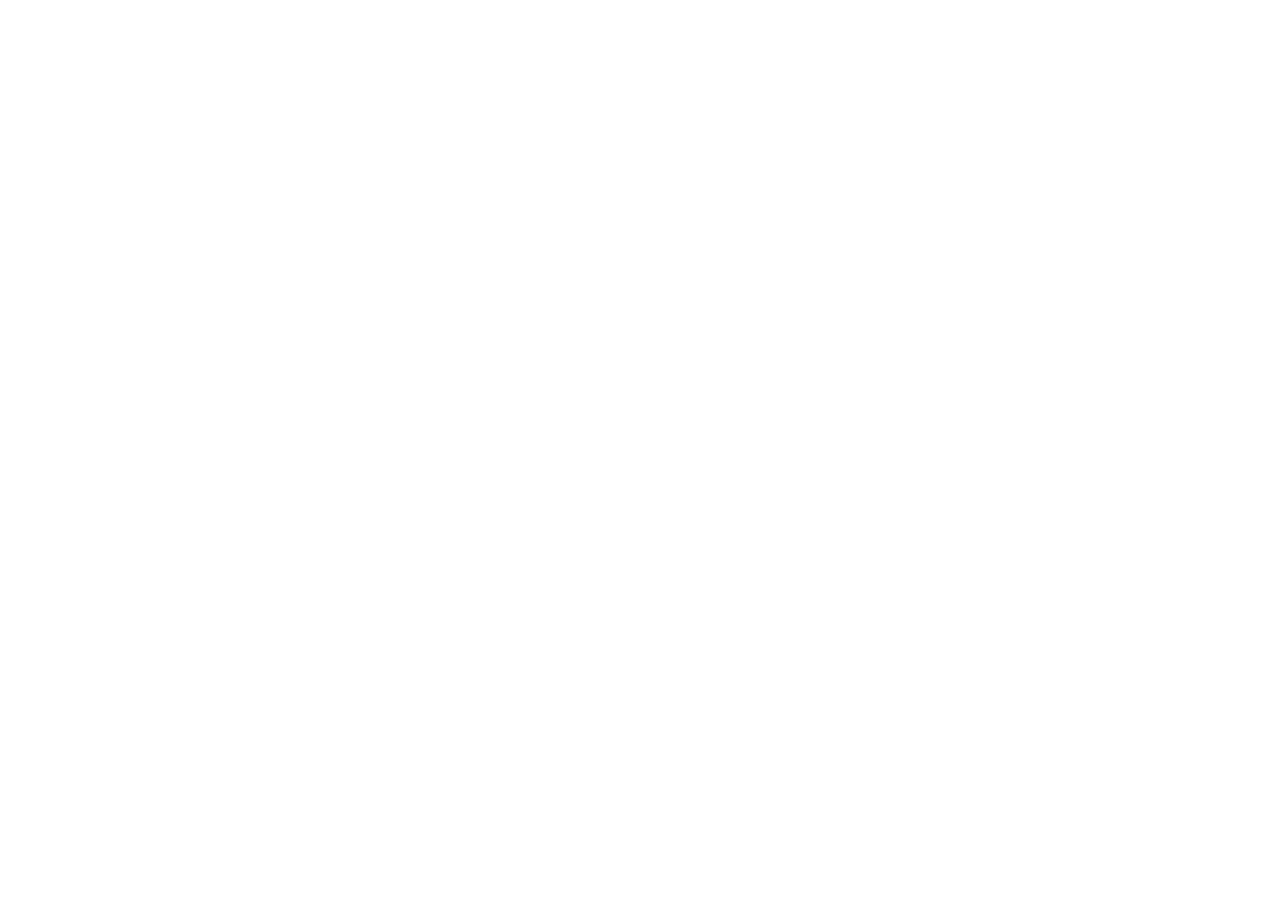
==== docs/index.html @ f0d54446 "Rebuild GitHub Pages with sidebar layout matching reference design" ====
<!DOCTYPE html>
<html lang="en">
<head>
  <meta charset="UTF-8" />
  <meta name="viewport" content="width=device-width, initial-scale=1.0" />
  <title>Salesforce Field Inspector</title>
  <meta name="description" content="Hover over any field on a Salesforce Lightning record page to instantly see its API name, type, formula, and more." />
  <link rel="icon" type="image/png" href="icon48.png" />
  <link rel="stylesheet" href="https://cdn.jsdelivr.net/npm/docsify/lib/themes/vue.css" />
  <style>
    /* ── Sidebar title ─────────────────────────── */
    .app-name-link {
      font-size: 15px !important;
      font-weight: 700 !important;
      color: #2c3e50 !important;
      display: flex !important;
      align-items: center !important;
      gap: 8px !important;
    }
    .app-name-link img {
      width: 24px;
      height: 24px;
    }

    /* ── Sidebar nav ───────────────────────────── */
    .sidebar-nav ul {
      padding: 0 !important;
    }
    .sidebar-nav li a {
      font-size: 14px !important;
      color: #364149 !important;
      padding: 6px 0 !important;
    }
    .sidebar-nav li.active > a {
      color: #42b983 !important;
      font-weight: 600 !important;
      border-left: 3px solid #42b983 !important;
      padding-left: 10px !important;
    }

    /* ── GitHub corner ─────────────────────────── */
    .github-corner svg {
      fill: #42b983 !important;
      color: #fff !important;
    }

    /* ── Content typography ────────────────────── */
    .markdown-section h1 {
      font-size: 2rem;
      color: #2c3e50;
      margin-bottom: 12px;
    }
    .markdown-section h2 {
      font-size: 1.4rem;
      color: #2c3e50;
      border-bottom: 1px solid #eaecef;
      padding-bottom: 8px;
    }
    .markdown-section table th {
      background: #f5f7fa;
      color: #2c3e50;
    }
    .markdown-section blockquote {
      border-left: 4px solid #42b983;
      background: #f9fff9;
      color: #476582;
    }

    /* ── Version badges ────────────────────────── */
    .badge-row {
      display: flex;
      gap: 8px;
      flex-wrap: wrap;
      margin-top: 24px;
    }
    .badge-pill {
      display: inline-flex;
      align-items: center;
      border-radius: 4px;
      overflow: hidden;
      font-size: 12px;
      font-weight: 600;
    }
    .badge-pill .badge-label {
      background: #555;
      color: #fff;
      padding: 4px 8px;
    }
    .badge-pill .badge-version {
      background: #42b983;
      color: #fff;
      padding: 4px 8px;
    }
    .badge-pill .badge-version.blue {
      background: #0ea5e9;
    }
  </style>
</head>
<body>
  <div id="app"></div>
  <script>
    window.$docsify = {
      name: '<img src="icon48.png" alt=""> Salesforce Field Inspector',
      nameLink: '/',
      repo: 'https://github.com/amrit-suman/Salesforce-Field-Inspector',
      basePath: '/Salesforce-Field-Inspector/',
      loadSidebar: true,
      loadNavbar: false,
      subMaxLevel: 1,
      auto2top: true,
      routerMode: 'hash',
      pagination: {
        previousText: 'PREV',
        nextText: 'NEXT',
        crossChapter: true,
        crossChapterText: true,
      },
    };
  </script>
  <script src="https://cdn.jsdelivr.net/npm/docsify@4/lib/docsify.min.js"></script>
  <script src="https://cdn.jsdelivr.net/npm/docsify-pagination/dist/docsify-pagination.min.js"></script>
</body>
</html>
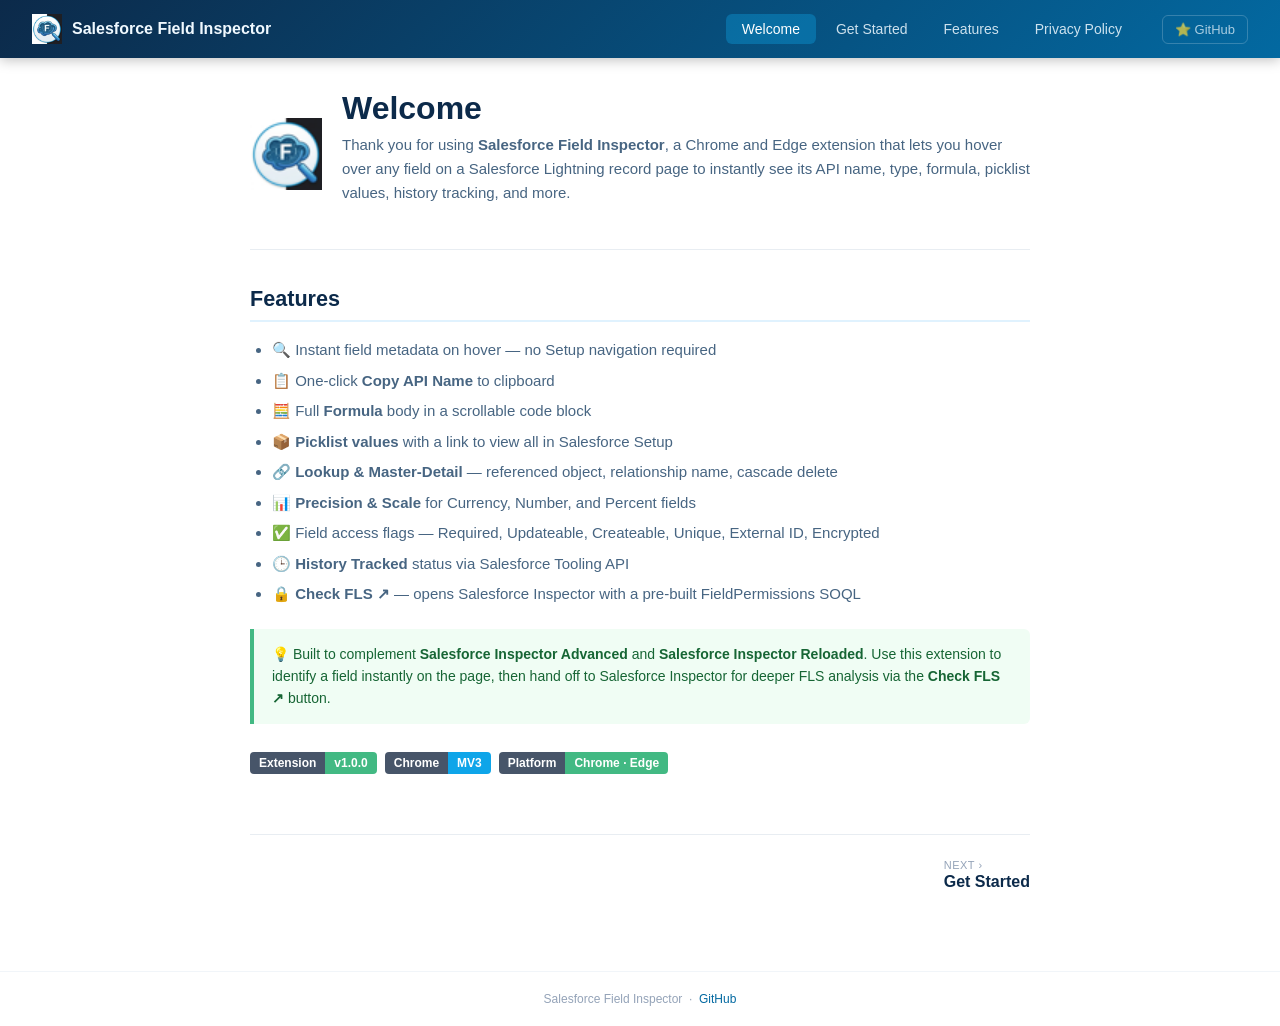
==== commit 2803088e: "Replace Docsify with custom HTML site with fixed top navbar and SPA routing" ====
--- a/docs/index.html
+++ b/docs/index.html
@@ -6,118 +6,570 @@
   <title>Salesforce Field Inspector</title>
   <meta name="description" content="Hover over any field on a Salesforce Lightning record page to instantly see its API name, type, formula, and more." />
   <link rel="icon" type="image/png" href="icon48.png" />
-  <link rel="stylesheet" href="https://cdn.jsdelivr.net/npm/docsify/lib/themes/vue.css" />
   <style>
-    /* ── Sidebar title ─────────────────────────── */
-    .app-name-link {
-      font-size: 15px !important;
-      font-weight: 700 !important;
-      color: #2c3e50 !important;
-      display: flex !important;
-      align-items: center !important;
-      gap: 8px !important;
-    }
-    .app-name-link img {
-      width: 24px;
-      height: 24px;
-    }
-
-    /* ── Sidebar nav ───────────────────────────── */
-    .sidebar-nav ul {
-      padding: 0 !important;
-    }
-    .sidebar-nav li a {
-      font-size: 14px !important;
-      color: #364149 !important;
-      padding: 6px 0 !important;
-    }
-    .sidebar-nav li.active > a {
-      color: #42b983 !important;
-      font-weight: 600 !important;
-      border-left: 3px solid #42b983 !important;
-      padding-left: 10px !important;
-    }
-
-    /* ── GitHub corner ─────────────────────────── */
-    .github-corner svg {
-      fill: #42b983 !important;
-      color: #fff !important;
-    }
-
-    /* ── Content typography ────────────────────── */
-    .markdown-section h1 {
+    *, *::before, *::after { box-sizing: border-box; margin: 0; padding: 0; }
+
+    body {
+      font-family: -apple-system, BlinkMacSystemFont, 'Segoe UI', Arial, sans-serif;
+      font-size: 15px;
+      color: #2c3e50;
+      background: #fff;
+    }
+
+    /* ── NAVBAR ──────────────────────────────────────────── */
+    .navbar {
+      position: fixed;
+      top: 0; left: 0; right: 0;
+      height: 58px;
+      background: linear-gradient(135deg, #0c2a4a 0%, #0369a1 100%);
+      display: flex;
+      align-items: center;
+      padding: 0 32px;
+      gap: 24px;
+      z-index: 1000;
+      box-shadow: 0 2px 12px rgba(0,0,0,0.25);
+    }
+    .navbar-brand {
+      display: flex;
+      align-items: center;
+      gap: 10px;
+      text-decoration: none;
+      color: #f0f9ff;
+      font-weight: 700;
+      font-size: 16px;
+      white-space: nowrap;
+      margin-right: auto;
+    }
+    .navbar-brand img {
+      width: 30px;
+      height: 30px;
+    }
+    .nav-links {
+      display: flex;
+      gap: 4px;
+    }
+    .nav-links a {
+      color: rgba(240,249,255,0.85);
+      text-decoration: none;
+      font-size: 14px;
+      font-weight: 500;
+      padding: 7px 16px;
+      border-radius: 6px;
+      transition: background 0.15s, color 0.15s;
+      white-space: nowrap;
+    }
+    .nav-links a:hover {
+      background: rgba(255,255,255,0.15);
+      color: #fff;
+    }
+    .nav-links a.active {
+      background: rgba(14,165,233,0.35);
+      color: #fff;
+    }
+    .navbar-gh {
+      color: rgba(240,249,255,0.7);
+      text-decoration: none;
+      font-size: 13px;
+      padding: 6px 12px;
+      border: 1px solid rgba(255,255,255,0.2);
+      border-radius: 6px;
+      transition: background 0.15s, color 0.15s;
+      white-space: nowrap;
+    }
+    .navbar-gh:hover {
+      background: rgba(255,255,255,0.1);
+      color: #fff;
+    }
+
+    /* ── LAYOUT ──────────────────────────────────────────── */
+    .page-wrapper {
+      max-width: 860px;
+      margin: 0 auto;
+      padding: 90px 40px 80px;
+    }
+
+    /* ── HERO ────────────────────────────────────────────── */
+    .hero {
+      display: flex;
+      align-items: center;
+      gap: 20px;
+      margin-bottom: 36px;
+      padding-bottom: 32px;
+      border-bottom: 1px solid #e8edf2;
+    }
+    .hero img {
+      width: 72px;
+      height: 72px;
+      flex-shrink: 0;
+    }
+    .hero h1 {
       font-size: 2rem;
-      color: #2c3e50;
-      margin-bottom: 12px;
-    }
-    .markdown-section h2 {
-      font-size: 1.4rem;
-      color: #2c3e50;
-      border-bottom: 1px solid #eaecef;
+      color: #0c2a4a;
+      margin-bottom: 6px;
+    }
+    .hero p {
+      color: #476582;
+      font-size: 15px;
+      line-height: 1.6;
+    }
+
+    /* ── CONTENT SECTIONS ────────────────────────────────── */
+    h2 {
+      font-size: 1.35rem;
+      color: #0c2a4a;
+      margin: 36px 0 14px;
       padding-bottom: 8px;
-    }
-    .markdown-section table th {
-      background: #f5f7fa;
-      color: #2c3e50;
-    }
-    .markdown-section blockquote {
+      border-bottom: 2px solid #e0f2fe;
+    }
+    h3 {
+      font-size: 1.05rem;
+      color: #0369a1;
+      margin: 24px 0 10px;
+    }
+    p { line-height: 1.7; color: #476582; margin-bottom: 12px; }
+    ul, ol { padding-left: 22px; color: #476582; line-height: 1.9; margin-bottom: 12px; }
+    li { margin-bottom: 2px; }
+    code {
+      background: #f1f5f9;
+      padding: 2px 6px;
+      border-radius: 4px;
+      font-size: 13px;
+      color: #0369a1;
+    }
+
+    /* ── CALLOUT ─────────────────────────────────────────── */
+    .callout {
       border-left: 4px solid #42b983;
-      background: #f9fff9;
+      background: #f0fdf4;
+      padding: 14px 18px;
+      border-radius: 0 6px 6px 0;
+      color: #166534;
+      margin: 20px 0;
+      font-size: 14px;
+      line-height: 1.6;
+    }
+    .callout.blue {
+      border-left-color: #0ea5e9;
+      background: #f0f9ff;
+      color: #0c4a6e;
+    }
+
+    /* ── TABLE ───────────────────────────────────────────── */
+    table {
+      width: 100%;
+      border-collapse: collapse;
+      margin: 16px 0;
+      font-size: 14px;
+    }
+    th {
+      background: #0369a1;
+      color: #fff;
+      padding: 10px 14px;
+      text-align: left;
+      font-weight: 600;
+    }
+    td {
+      padding: 9px 14px;
+      border-bottom: 1px solid #e2e8f0;
       color: #476582;
     }
-
-    /* ── Version badges ────────────────────────── */
-    .badge-row {
-      display: flex;
-      gap: 8px;
-      flex-wrap: wrap;
-      margin-top: 24px;
-    }
-    .badge-pill {
+    tr:nth-child(even) td { background: #f8fafc; }
+
+    /* ── BADGES ──────────────────────────────────────────── */
+    .badge-row { display: flex; gap: 8px; flex-wrap: wrap; margin-top: 28px; }
+    .badge {
       display: inline-flex;
-      align-items: center;
       border-radius: 4px;
       overflow: hidden;
       font-size: 12px;
       font-weight: 600;
     }
-    .badge-pill .badge-label {
-      background: #555;
-      color: #fff;
-      padding: 4px 8px;
-    }
-    .badge-pill .badge-version {
-      background: #42b983;
-      color: #fff;
-      padding: 4px 8px;
-    }
-    .badge-pill .badge-version.blue {
-      background: #0ea5e9;
-    }
+    .badge .b-label { background: #475569; color: #fff; padding: 4px 9px; }
+    .badge .b-val   { background: #42b983; color: #fff; padding: 4px 9px; }
+    .badge .b-val.blue { background: #0ea5e9; }
+
+    /* ── FEATURE GRID ────────────────────────────────────── */
+    .feature-grid {
+      display: grid;
+      grid-template-columns: repeat(auto-fill, minmax(240px, 1fr));
+      gap: 14px;
+      margin: 18px 0;
+    }
+    .feature-card {
+      border: 1px solid #e2e8f0;
+      border-radius: 8px;
+      padding: 16px;
+      background: #fafcff;
+    }
+    .feature-card .fc-icon { font-size: 22px; margin-bottom: 8px; }
+    .feature-card .fc-title { font-weight: 700; color: #0c2a4a; margin-bottom: 4px; font-size: 14px; }
+    .feature-card .fc-desc  { font-size: 13px; color: #64748b; line-height: 1.5; }
+
+    /* ── PRIVACY TABLE ───────────────────────────────────── */
+    .privacy-principle { display: flex; gap: 12px; padding: 10px 0; border-bottom: 1px solid #f1f5f9; }
+    .privacy-principle:last-child { border-bottom: none; }
+    .pp-icon { font-size: 18px; flex-shrink: 0; }
+    .pp-title { font-weight: 600; color: #0c2a4a; font-size: 14px; }
+    .pp-desc  { font-size: 13px; color: #64748b; margin-top: 2px; }
+
+    /* ── PAGINATION ──────────────────────────────────────── */
+    .pagination {
+      display: flex;
+      justify-content: space-between;
+      margin-top: 60px;
+      padding-top: 24px;
+      border-top: 1px solid #e8edf2;
+    }
+    .pagination a {
+      text-decoration: none;
+      color: #0369a1;
+      font-size: 13px;
+      font-weight: 500;
+    }
+    .pagination .pg-label { color: #94a3b8; font-size: 11px; text-transform: uppercase; letter-spacing: 0.5px; display: block; margin-bottom: 2px; }
+    .pagination .pg-title { font-size: 16px; font-weight: 700; color: #0c2a4a; }
+    .pagination a:hover .pg-title { color: #0369a1; }
+
+    /* ── FOOTER ──────────────────────────────────────────── */
+    footer {
+      text-align: center;
+      padding: 20px;
+      color: #94a3b8;
+      font-size: 12px;
+      border-top: 1px solid #f1f5f9;
+    }
+    footer a { color: #0369a1; text-decoration: none; }
+
+    /* ── PAGES (shown/hidden via JS) ─────────────────────── */
+    .page { display: none; }
+    .page.active { display: block; }
   </style>
 </head>
 <body>
-  <div id="app"></div>
+
+  <!-- NAVBAR -->
+  <nav class="navbar">
+    <a class="navbar-brand" href="#">
+      <img src="icon48.png" alt="Salesforce Field Inspector" />
+      Salesforce Field Inspector
+    </a>
+    <div class="nav-links">
+      <a href="#welcome"        class="nav-link active">Welcome</a>
+      <a href="#get-started"    class="nav-link">Get Started</a>
+      <a href="#features"       class="nav-link">Features</a>
+      <a href="#privacy-policy" class="nav-link">Privacy Policy</a>
+    </div>
+    <a class="navbar-gh" href="https://github.com/amrit-suman/Salesforce-Field-Inspector" target="_blank" rel="noopener noreferrer">⭐ GitHub</a>
+  </nav>
+
+  <div class="page-wrapper">
+
+    <!-- ── WELCOME ────────────────────────────────────────── -->
+    <div id="page-welcome" class="page active">
+      <div class="hero">
+        <img src="icon48.png" alt="Salesforce Field Inspector" />
+        <div>
+          <h1>Welcome</h1>
+          <p>Thank you for using <strong>Salesforce Field Inspector</strong>, a Chrome and Edge extension that lets you hover over any field on a Salesforce Lightning record page to instantly see its API name, type, formula, picklist values, history tracking, and more.</p>
+        </div>
+      </div>
+
+      <h2>Features</h2>
+      <ul>
+        <li>🔍 Instant field metadata on hover — no Setup navigation required</li>
+        <li>📋 One-click <strong>Copy API Name</strong> to clipboard</li>
+        <li>🧮 Full <strong>Formula</strong> body in a scrollable code block</li>
+        <li>📦 <strong>Picklist values</strong> with a link to view all in Salesforce Setup</li>
+        <li>🔗 <strong>Lookup &amp; Master-Detail</strong> — referenced object, relationship name, cascade delete</li>
+        <li>📊 <strong>Precision &amp; Scale</strong> for Currency, Number, and Percent fields</li>
+        <li>✅ Field access flags — Required, Updateable, Createable, Unique, External ID, Encrypted</li>
+        <li>🕒 <strong>History Tracked</strong> status via Salesforce Tooling API</li>
+        <li>🔒 <strong>Check FLS ↗</strong> — opens Salesforce Inspector with a pre-built FieldPermissions SOQL</li>
+      </ul>
+
+      <div class="callout">
+        💡 Built to complement <strong>Salesforce Inspector Advanced</strong> and <strong>Salesforce Inspector Reloaded</strong>. Use this extension to identify a field instantly on the page, then hand off to Salesforce Inspector for deeper FLS analysis via the <strong>Check FLS ↗</strong> button.
+      </div>
+
+      <div class="badge-row">
+        <span class="badge"><span class="b-label">Extension</span><span class="b-val">v1.0.0</span></span>
+        <span class="badge"><span class="b-label">Chrome</span><span class="b-val blue">MV3</span></span>
+        <span class="badge"><span class="b-label">Platform</span><span class="b-val">Chrome · Edge</span></span>
+      </div>
+
+      <div class="pagination">
+        <span></span>
+        <a href="#get-started" class="nav-link">
+          <span class="pg-label">NEXT ›</span>
+          <span class="pg-title">Get Started</span>
+        </a>
+      </div>
+    </div>
+
+    <!-- ── GET STARTED ─────────────────────────────────────── -->
+    <div id="page-get-started" class="page">
+      <h1>Get Started</h1>
+      <p>Get Salesforce Field Inspector running in under a minute.</p>
+
+      <h2>Requirements</h2>
+      <ul>
+        <li><strong>Browser</strong> — Google Chrome or Microsoft Edge</li>
+        <li><strong>Salesforce</strong> — Lightning Experience enabled on your org</li>
+        <li><strong>Page type</strong> — Standard Lightning record pages (<code>/lightning/r/*/view</code>)</li>
+        <li><strong>Permission</strong> — API Enabled on your Salesforce user profile</li>
+      </ul>
+
+      <h2>Installation</h2>
+      <ol>
+        <li><a href="https://github.com/amrit-suman/Salesforce-Field-Inspector" target="_blank" rel="noopener noreferrer">Download or clone the repository</a></li>
+        <li>Open Chrome or Edge and go to <code>chrome://extensions</code></li>
+        <li>Enable <strong>Developer mode</strong> (toggle in the top-right corner)</li>
+        <li>Click <strong>Load unpacked</strong></li>
+        <li>Select the <code>Salesforce-Field-Inspector</code> folder</li>
+        <li>Navigate to any Salesforce Lightning record page — the extension activates automatically</li>
+      </ol>
+
+      <h2>How to Use</h2>
+      <ol>
+        <li>Open any Salesforce record page (Account, Contact, Opportunity, or any custom object)</li>
+        <li>Hover over a <strong>field label</strong> or <strong>field value</strong> for ~0.8 seconds</li>
+        <li>The metadata tooltip appears — move your mouse into it to keep it open</li>
+        <li>Click <strong>Copy API Name</strong> to copy the field's API name to your clipboard</li>
+        <li>Click <strong>Check FLS ↗</strong> to open field-level security analysis in Salesforce Inspector</li>
+        <li>Click <strong>✕</strong> or anywhere outside the tooltip to dismiss it</li>
+      </ol>
+
+      <h2>Check FLS Button</h2>
+      <p>The <strong>Check FLS ↗</strong> button requires one of the following extensions to be installed:</p>
+      <ul>
+        <li><strong>Salesforce Inspector Advanced</strong> — takes priority if both are installed</li>
+        <li><strong>Salesforce Inspector Reloaded</strong></li>
+      </ul>
+      <p>Both are available on the Chrome Web Store. If neither is installed, clicking the button shows an installation prompt.</p>
+
+      <h2>Troubleshooting</h2>
+      <h3>Tooltip does not appear</h3>
+      <p>Confirm you are on a <code>/lightning/r/</code> record page — not a list view, Setup page, or App Builder. Reload the Salesforce page after installing the extension.</p>
+
+      <h3>"Session expired" error</h3>
+      <p>Click <strong>↺ Reload Page</strong> in the tooltip or manually refresh the Salesforce page. Sessions expire after the configured idle timeout (default 2 hours in Salesforce).</p>
+
+      <h3>"Field not found" error</h3>
+      <p>The field may be a compound field (Name, Address) or an internal system field. Hover directly over a sub-field (e.g. City or Street) rather than the compound wrapper.</p>
+
+      <h3>"Check FLS ↗" shows an alert</h3>
+      <p>Install <strong>Salesforce Inspector Advanced</strong> or <strong>Salesforce Inspector Reloaded</strong> from the Chrome Web Store and ensure it is enabled.</p>
+
+      <div class="pagination">
+        <a href="#welcome" class="nav-link">
+          <span class="pg-label">‹ PREV</span>
+          <span class="pg-title">Welcome</span>
+        </a>
+        <a href="#features" class="nav-link">
+          <span class="pg-label">NEXT ›</span>
+          <span class="pg-title">Features</span>
+        </a>
+      </div>
+    </div>
+
+    <!-- ── FEATURES ───────────────────────────────────────── -->
+    <div id="page-features" class="page">
+      <h1>Features</h1>
+      <p>A complete breakdown of everything Salesforce Field Inspector shows you.</p>
+
+      <h2>Field Metadata Tooltip</h2>
+      <p>Hover over any field label or value on a Lightning record page for 0.8 seconds and a tooltip appears with full field metadata. The tooltip stays open when you move your mouse into it.</p>
+
+      <div class="feature-grid">
+        <div class="feature-card">
+          <div class="fc-icon">📋</div>
+          <div class="fc-title">API Name</div>
+          <div class="fc-desc">Highlighted in blue. Click <strong>Copy API Name</strong> to copy to clipboard with a ✓ confirmation.</div>
+        </div>
+        <div class="feature-card">
+          <div class="fc-icon">🏷️</div>
+          <div class="fc-title">Label &amp; Type</div>
+          <div class="fc-desc">Display label and human-readable type — e.g. Formula (Text), Master-Detail, Multi-Select Picklist.</div>
+        </div>
+        <div class="feature-card">
+          <div class="fc-icon">🔗</div>
+          <div class="fc-title">Lookup &amp; Master-Detail</div>
+          <div class="fc-desc">Referenced object, relationship API name, and cascade delete flag.</div>
+        </div>
+        <div class="feature-card">
+          <div class="fc-icon">🧮</div>
+          <div class="fc-title">Formula</div>
+          <div class="fc-desc">Full formula body in a scrollable code block — no need to open the field editor.</div>
+        </div>
+        <div class="feature-card">
+          <div class="fc-icon">📦</div>
+          <div class="fc-title">Picklist Values</div>
+          <div class="fc-desc">Up to 8 active values shown inline. <strong>+N more</strong> opens all values in Salesforce Setup.</div>
+        </div>
+        <div class="feature-card">
+          <div class="fc-icon">🕒</div>
+          <div class="fc-title">History Tracked</div>
+          <div class="fc-desc">Yes / No status fetched from the Salesforce Tooling API (EntityParticle).</div>
+        </div>
+        <div class="feature-card">
+          <div class="fc-icon">✅</div>
+          <div class="fc-title">Access Flags</div>
+          <div class="fc-desc">Required, Updateable, Createable, Unique, External ID, Encrypted.</div>
+        </div>
+        <div class="feature-card">
+          <div class="fc-icon">🔒</div>
+          <div class="fc-title">Check FLS ↗</div>
+          <div class="fc-desc">Opens Salesforce Inspector with a pre-built FieldPermissions SOQL to check profile and permission set access.</div>
+        </div>
+      </div>
+
+      <h2>FLS SOQL</h2>
+      <p>The <strong>Check FLS ↗</strong> button pre-fills this query in Salesforce Inspector's Data Export tab:</p>
+      <pre><code>SELECT Parent.Label, Parent.Profile.Name, Parent.IsOwnedByProfile,
+       PermissionsRead, PermissionsEdit
+FROM FieldPermissions
+WHERE SobjectType = 'Account'
+AND Field = 'Account.Industry'
+ORDER BY Parent.IsOwnedByProfile DESC, Parent.Profile.Name</code></pre>
+      <p><code>Parent.IsOwnedByProfile = true</code> → Profile &nbsp;|&nbsp; <code>false</code> → Permission Set or Permission Set Group</p>
+
+      <h2>All Supported Field Types</h2>
+      <p>Text · Text Area · Long Text Area · Checkbox · Number · Currency · Percent · Date · Date/Time · Time · Email · Phone · URL · Picklist · Multi-Select Picklist · Lookup · Master-Detail · Formula · Auto Number · Record ID · Geolocation · Encrypted Text · File (Base64)</p>
+
+      <h2>Performance</h2>
+      <table>
+        <tr><th>Behaviour</th><th>Detail</th></tr>
+        <tr><td>Hover delay</td><td>800 ms — tooltip only triggers after cursor stays on a field</td></tr>
+        <tr><td>Object metadata cache</td><td>5 minutes per object — repeated hovers generate no extra API calls</td></tr>
+        <tr><td>History tracking cache</td><td>5 minutes per field</td></tr>
+        <tr><td>Inspector detection cache</td><td>Lifetime of the page — checked once per page load</td></tr>
+      </table>
+
+      <h2>Limitations</h2>
+      <ul>
+        <li><strong>Lightning Experience only</strong> — does not work on Classic, list views, Setup pages, Flow screens, or App Builder</li>
+        <li><strong>Compound fields</strong> — Name and Address compound wrappers are not resolved; hover over sub-fields (First Name, City, etc.)</li>
+        <li><strong>System fields</strong> — some internal fields may not resolve if they have no visible label in the DOM</li>
+        <li><strong>API access required</strong> — the running user must have API Enabled in their profile or permission set</li>
+      </ul>
+
+      <div class="pagination">
+        <a href="#get-started" class="nav-link">
+          <span class="pg-label">‹ PREV</span>
+          <span class="pg-title">Get Started</span>
+        </a>
+        <a href="#privacy-policy" class="nav-link">
+          <span class="pg-label">NEXT ›</span>
+          <span class="pg-title">Privacy Policy</span>
+        </a>
+      </div>
+    </div>
+
+    <!-- ── PRIVACY POLICY ──────────────────────────────────── -->
+    <div id="page-privacy-policy" class="page">
+      <h1>Privacy Policy</h1>
+      <p><strong>Extension:</strong> Salesforce Field Inspector &nbsp;·&nbsp; <strong>Last updated:</strong> March 2026</p>
+
+      <h2>Overview</h2>
+      <p>Salesforce Field Inspector displays field schema metadata in a tooltip when you hover over fields on Salesforce Lightning record pages. This policy describes exactly what data the extension accesses, how it is used, and what it does not do.</p>
+
+      <h2>Data We Access</h2>
+      <h3>Salesforce Session Cookie (<code>sid</code>)</h3>
+      <p>Used solely as a Bearer token to authenticate calls to your own Salesforce org's REST and Tooling APIs. It is:</p>
+      <ul>
+        <li>Held in memory for the lifetime of the current page only</li>
+        <li>Never written to disk, <code>localStorage</code>, or any persistent storage</li>
+        <li>Never transmitted to any server other than your own Salesforce org</li>
+        <li>Discarded automatically when you navigate away or close the tab</li>
+      </ul>
+
+      <h3>Field Schema Metadata</h3>
+      <p>Fetched from your own Salesforce org only. Schema-level only — <strong>no record data, no user data, no personal information is ever read</strong>. Cached in memory for 5 minutes and discarded on navigation.</p>
+
+      <h2>Data We Do Not Access</h2>
+      <ul>
+        <li><strong>No record data</strong> — field values are never read</li>
+        <li><strong>No personal information</strong> — no names, emails, user IDs, or profile data</li>
+        <li><strong>No browsing history</strong> — scoped to Salesforce Lightning record pages only</li>
+        <li><strong>No clipboard reads</strong> — clipboard access is write-only (Copy API Name button)</li>
+      </ul>
+
+      <h2>Security Principles</h2>
+      <div>
+        <div class="privacy-principle"><span class="pp-icon">🛡️</span><div><div class="pp-title">Local Data Only</div><div class="pp-desc">All data stays on your device. Nothing is sent to any external server.</div></div></div>
+        <div class="privacy-principle"><span class="pp-icon">🚫</span><div><div class="pp-title">No Third-Party Sharing</div><div class="pp-desc">Data is never shared with, sold to, or transmitted to any third party for any purpose.</div></div></div>
+        <div class="privacy-principle"><span class="pp-icon">📵</span><div><div class="pp-title">No Data Collection</div><div class="pp-desc">No personal or record data is collected, stored, or used.</div></div></div>
+        <div class="privacy-principle"><span class="pp-icon">⚖️</span><div><div class="pp-title">No Legal Disclosures</div><div class="pp-desc">No personal data is collected, so none can be shared for legal or compliance purposes.</div></div></div>
+        <div class="privacy-principle"><span class="pp-icon">🔐</span><div><div class="pp-title">Privacy by Design</div><div class="pp-desc">Only the minimum permissions strictly necessary to function are requested.</div></div></div>
+      </div>
+
+      <h2>Permissions</h2>
+      <table>
+        <tr><th>Permission</th><th>Why it is needed</th></tr>
+        <tr><td><code>cookies</code></td><td>Reads the <code>sid</code> session cookie to authenticate REST API calls to your Salesforce org</td></tr>
+        <tr><td><code>clipboardWrite</code></td><td>Powers the Copy API Name button — write-only, the extension never reads your clipboard</td></tr>
+        <tr><td><code>management</code></td><td>Detects whether Salesforce Inspector is installed to enable the Check FLS button</td></tr>
+        <tr><td>Host access to <code>*.salesforce.com</code></td><td>Required to inject the content script and call the Salesforce REST/Tooling APIs</td></tr>
+      </table>
+
+      <h2>Contact</h2>
+      <p>For questions about this privacy policy, open an issue on the <a href="https://github.com/amrit-suman/Salesforce-Field-Inspector/issues" target="_blank" rel="noopener noreferrer">GitHub repository</a>.</p>
+
+      <div class="pagination">
+        <a href="#features" class="nav-link">
+          <span class="pg-label">‹ PREV</span>
+          <span class="pg-title">Features</span>
+        </a>
+        <span></span>
+      </div>
+    </div>
+
+  </div><!-- /page-wrapper -->
+
+  <footer>
+    Salesforce Field Inspector &nbsp;·&nbsp;
+    <a href="https://github.com/amrit-suman/Salesforce-Field-Inspector" target="_blank" rel="noopener noreferrer">GitHub</a>
+  </footer>
+
   <script>
-    window.$docsify = {
-      name: '<img src="icon48.png" alt=""> Salesforce Field Inspector',
-      nameLink: '/',
-      repo: 'https://github.com/amrit-suman/Salesforce-Field-Inspector',
-      basePath: '/Salesforce-Field-Inspector/',
-      loadSidebar: true,
-      loadNavbar: false,
-      subMaxLevel: 1,
-      auto2top: true,
-      routerMode: 'hash',
-      pagination: {
-        previousText: 'PREV',
-        nextText: 'NEXT',
-        crossChapter: true,
-        crossChapterText: true,
-      },
+    const pages = {
+      'welcome':        'page-welcome',
+      'get-started':    'page-get-started',
+      'features':       'page-features',
+      'privacy-policy': 'page-privacy-policy',
     };
+
+    function showPage(hash) {
+      const key = hash.replace('#', '') || 'welcome';
+      const pageId = pages[key] || 'page-welcome';
+
+      // Show/hide pages
+      document.querySelectorAll('.page').forEach(p => p.classList.remove('active'));
+      document.getElementById(pageId)?.classList.add('active');
+
+      // Update active nav link
+      document.querySelectorAll('.nav-link').forEach(a => {
+        a.classList.toggle('active', a.getAttribute('href') === '#' + key);
+      });
+
+      window.scrollTo(0, 0);
+    }
+
+    // Handle hash changes
+    window.addEventListener('hashchange', () => showPage(window.location.hash));
+
+    // Handle nav clicks and pagination links
+    document.querySelectorAll('.nav-link').forEach(a => {
+      a.addEventListener('click', e => {
+        e.preventDefault();
+        const hash = a.getAttribute('href');
+        history.pushState(null, '', hash);
+        showPage(hash);
+      });
+    });
+
+    // Initial load
+    showPage(window.location.hash);
   </script>
-  <script src="https://cdn.jsdelivr.net/npm/docsify@4/lib/docsify.min.js"></script>
-  <script src="https://cdn.jsdelivr.net/npm/docsify-pagination/dist/docsify-pagination.min.js"></script>
 </body>
 </html>
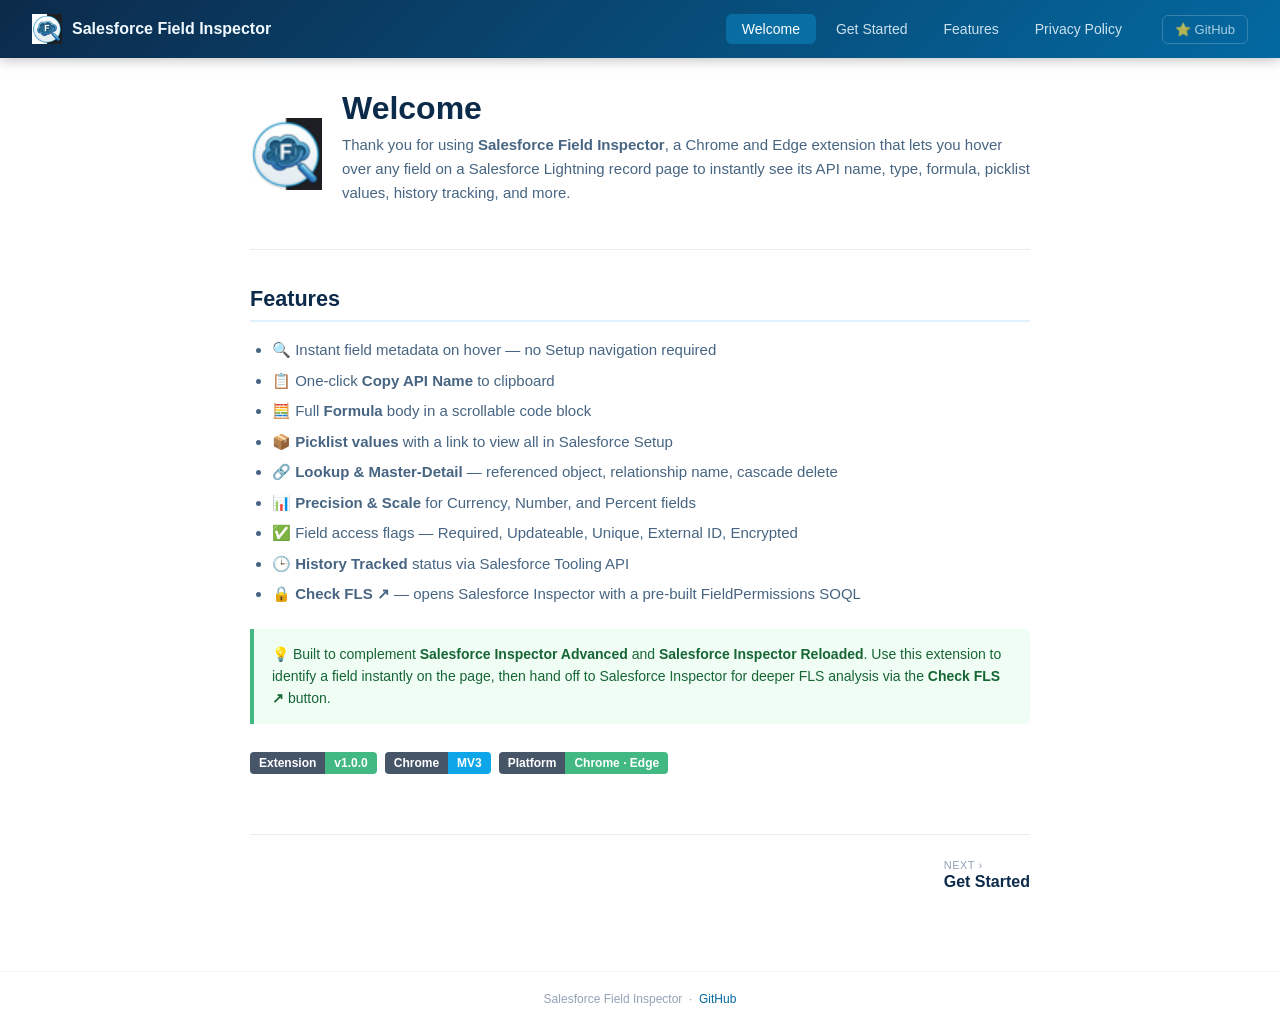
==== commit f63bb89a: "Remove Createable flag from tooltip, GitHub Pages, and README" ====
--- a/docs/index.html
+++ b/docs/index.html
@@ -282,7 +282,7 @@
         <li>📦 <strong>Picklist values</strong> with a link to view all in Salesforce Setup</li>
         <li>🔗 <strong>Lookup &amp; Master-Detail</strong> — referenced object, relationship name, cascade delete</li>
         <li>📊 <strong>Precision &amp; Scale</strong> for Currency, Number, and Percent fields</li>
-        <li>✅ Field access flags — Required, Updateable, Createable, Unique, External ID, Encrypted</li>
+        <li>✅ Field access flags — Required, Updateable, Unique, External ID, Encrypted</li>
         <li>🕒 <strong>History Tracked</strong> status via Salesforce Tooling API</li>
         <li>🔒 <strong>Check FLS ↗</strong> — opens Salesforce Inspector with a pre-built FieldPermissions SOQL</li>
       </ul>
@@ -414,7 +414,7 @@
         <div class="feature-card">
           <div class="fc-icon">✅</div>
           <div class="fc-title">Access Flags</div>
-          <div class="fc-desc">Required, Updateable, Createable, Unique, External ID, Encrypted.</div>
+          <div class="fc-desc">Required, Updateable, Unique, External ID, Encrypted.</div>
         </div>
         <div class="feature-card">
           <div class="fc-icon">🔒</div>
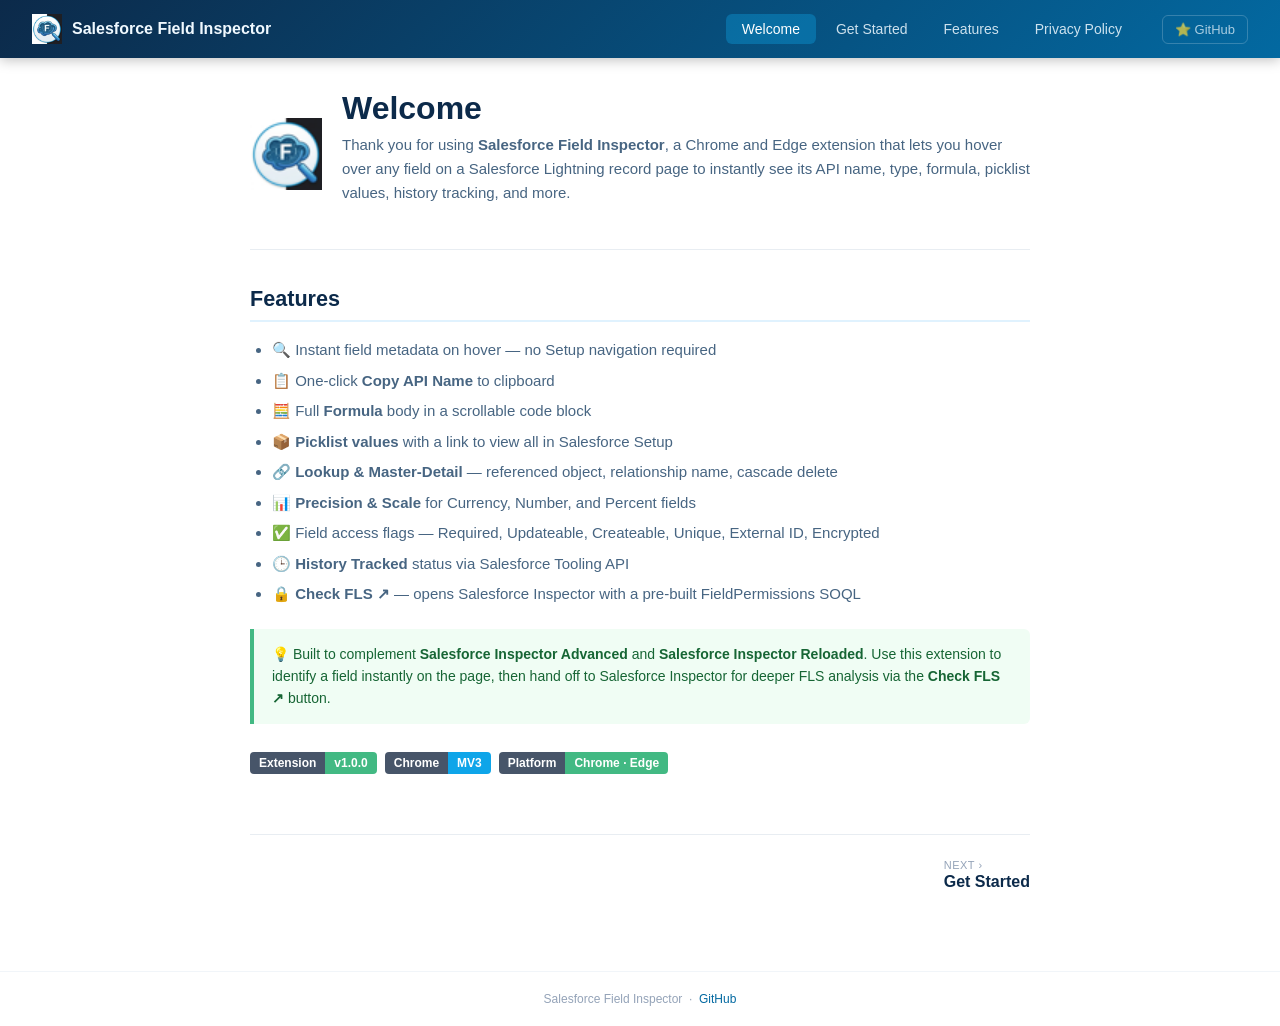
==== commit dcf12e42: "Re-add Createable flag to tooltip, GitHub Pages, and README" ====
--- a/docs/index.html
+++ b/docs/index.html
@@ -282,7 +282,7 @@
         <li>📦 <strong>Picklist values</strong> with a link to view all in Salesforce Setup</li>
         <li>🔗 <strong>Lookup &amp; Master-Detail</strong> — referenced object, relationship name, cascade delete</li>
         <li>📊 <strong>Precision &amp; Scale</strong> for Currency, Number, and Percent fields</li>
-        <li>✅ Field access flags — Required, Updateable, Unique, External ID, Encrypted</li>
+        <li>✅ Field access flags — Required, Updateable, Createable, Unique, External ID, Encrypted</li>
         <li>🕒 <strong>History Tracked</strong> status via Salesforce Tooling API</li>
         <li>🔒 <strong>Check FLS ↗</strong> — opens Salesforce Inspector with a pre-built FieldPermissions SOQL</li>
       </ul>
@@ -414,7 +414,7 @@
         <div class="feature-card">
           <div class="fc-icon">✅</div>
           <div class="fc-title">Access Flags</div>
-          <div class="fc-desc">Required, Updateable, Unique, External ID, Encrypted.</div>
+          <div class="fc-desc">Required, Updateable, Createable, Unique, External ID, Encrypted.</div>
         </div>
         <div class="feature-card">
           <div class="fc-icon">🔒</div>
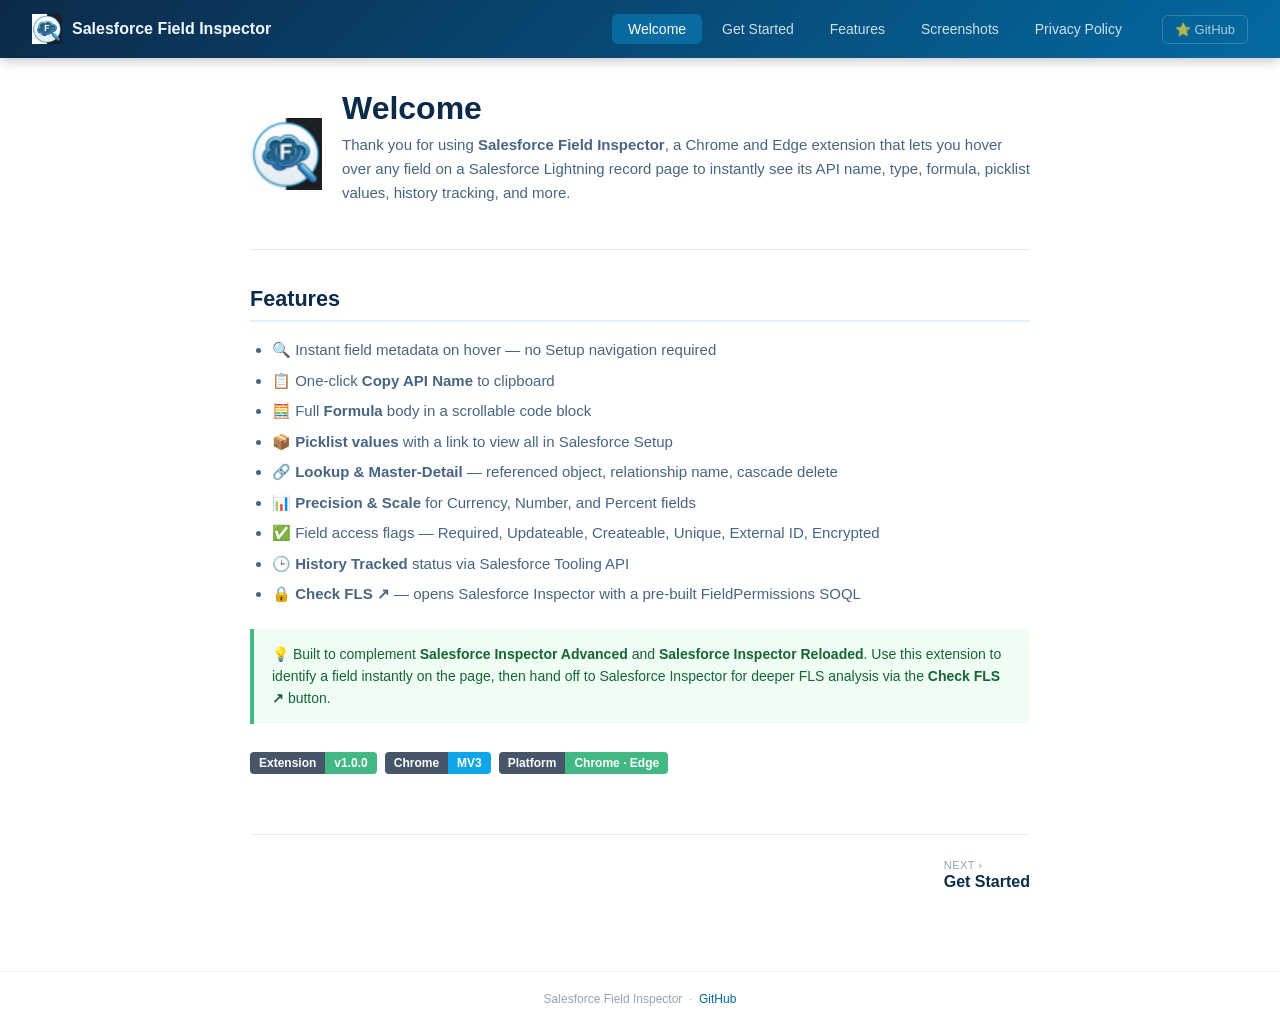
==== commit e4c35bba: "Add Screenshots nav page with all 6 tooltip images to GitHub Pages" ====
--- a/docs/index.html
+++ b/docs/index.html
@@ -257,6 +257,7 @@
       <a href="#welcome"        class="nav-link active">Welcome</a>
       <a href="#get-started"    class="nav-link">Get Started</a>
       <a href="#features"       class="nav-link">Features</a>
+      <a href="#screenshots"    class="nav-link">Screenshots</a>
       <a href="#privacy-policy" class="nav-link">Privacy Policy</a>
     </div>
     <a class="navbar-gh" href="https://github.com/amrit-suman/Salesforce-Field-Inspector" target="_blank" rel="noopener noreferrer">⭐ GitHub</a>
@@ -425,8 +426,7 @@
 
       <h2>FLS SOQL</h2>
       <p>The <strong>Check FLS ↗</strong> button pre-fills this query in Salesforce Inspector's Data Export tab:</p>
-      <pre><code>SELECT Parent.Label, Parent.Profile.Name, Parent.IsOwnedByProfile,
-       PermissionsRead, PermissionsEdit
+      <pre><code>SELECT Parent.Label, Parent.Profile.Name, Parent.IsOwnedByProfile, PermissionsRead, PermissionsEdit
 FROM FieldPermissions
 WHERE SobjectType = 'Account'
 AND Field = 'Account.Industry'
@@ -457,6 +457,41 @@
         <a href="#get-started" class="nav-link">
           <span class="pg-label">‹ PREV</span>
           <span class="pg-title">Get Started</span>
+        </a>
+        <a href="#screenshots" class="nav-link">
+          <span class="pg-label">NEXT ›</span>
+          <span class="pg-title">Screenshots</span>
+        </a>
+      </div>
+    </div>
+
+    <!-- ── SCREENSHOTS ────────────────────────────────────────── -->
+    <div id="page-screenshots" class="page">
+      <h1>Screenshots</h1>
+      <p>Tooltip previews across different Salesforce field types.</p>
+
+      <h2>Text Field — Required</h2>
+      <img src="01-text-field.png" alt="Text field tooltip showing API Name, Max Length, Required, History Tracked" style="width:100%;border-radius:10px;box-shadow:0 4px 20px rgba(0,0,0,0.12);margin:12px 0 32px;" />
+
+      <h2>Formula Field</h2>
+      <img src="02-formula-field.png" alt="Formula field tooltip showing formula body in code block" style="width:100%;border-radius:10px;box-shadow:0 4px 20px rgba(0,0,0,0.12);margin:12px 0 32px;" />
+
+      <h2>Lookup Field</h2>
+      <img src="03-lookup-field.png" alt="Lookup field tooltip showing referenced object and relationship name" style="width:100%;border-radius:10px;box-shadow:0 4px 20px rgba(0,0,0,0.12);margin:12px 0 32px;" />
+
+      <h2>Picklist Field</h2>
+      <img src="04-picklist-field.png" alt="Picklist field tooltip showing active values and +N more link" style="width:100%;border-radius:10px;box-shadow:0 4px 20px rgba(0,0,0,0.12);margin:12px 0 32px;" />
+
+      <h2>Currency Field</h2>
+      <img src="05-currency-field.png" alt="Currency field tooltip showing precision and decimal places" style="width:100%;border-radius:10px;box-shadow:0 4px 20px rgba(0,0,0,0.12);margin:12px 0 32px;" />
+
+      <h2>Master-Detail Field</h2>
+      <img src="06-master-detail-field.png" alt="Master-Detail field tooltip showing cascade delete and copied state" style="width:100%;border-radius:10px;box-shadow:0 4px 20px rgba(0,0,0,0.12);margin:12px 0 32px;" />
+
+      <div class="pagination">
+        <a href="#features" class="nav-link">
+          <span class="pg-label">‹ PREV</span>
+          <span class="pg-title">Features</span>
         </a>
         <a href="#privacy-policy" class="nav-link">
           <span class="pg-label">NEXT ›</span>
@@ -515,10 +550,56 @@
       <h2>Contact</h2>
       <p>For questions about this privacy policy, open an issue on the <a href="https://github.com/amrit-suman/Salesforce-Field-Inspector/issues" target="_blank" rel="noopener noreferrer">GitHub repository</a>.</p>
 
+      <h2>Disclaimer</h2>
+      <div>
+        <div class="privacy-principle">
+          <span class="pp-icon">🏢</span>
+          <div>
+            <div class="pp-title">No Affiliation with Salesforce</div>
+            <div class="pp-desc">Salesforce Field Inspector is an independent, open-source project and is not affiliated with, endorsed by, sponsored by, or officially connected with Salesforce, Inc. in any way. "Salesforce" and related trademarks are the property of Salesforce, Inc.</div>
+          </div>
+        </div>
+        <div class="privacy-principle">
+          <span class="pp-icon">⚠️</span>
+          <div>
+            <div class="pp-title">Provided As-Is</div>
+            <div class="pp-desc">This extension is provided "as-is", without warranty of any kind, express or implied. The developer makes no guarantees regarding the accuracy, completeness, or reliability of the metadata displayed. All metadata is fetched directly from your own Salesforce org via Salesforce's public REST and Tooling APIs — the extension does not modify or interpret it.</div>
+          </div>
+        </div>
+        <div class="privacy-principle">
+          <span class="pp-icon">⚖️</span>
+          <div>
+            <div class="pp-title">Limitation of Liability</div>
+            <div class="pp-desc">In no event shall the developer be liable for any direct, indirect, incidental, special, or consequential damages arising from the use or inability to use this extension, including but not limited to API rate limit exhaustion, session expiry, loss of data, or decisions made based on metadata displayed.</div>
+          </div>
+        </div>
+        <div class="privacy-principle">
+          <span class="pp-icon">👤</span>
+          <div>
+            <div class="pp-title">User Responsibility</div>
+            <div class="pp-desc">Users are solely responsible for ensuring their use of this extension complies with their organisation's IT, security, and data governance policies. The extension accesses the Salesforce API using the user's own authenticated session — the developer has no access to, and no control over, the data in any user's Salesforce org.</div>
+          </div>
+        </div>
+        <div class="privacy-principle">
+          <span class="pp-icon">🔌</span>
+          <div>
+            <div class="pp-title">Third-Party Extensions</div>
+            <div class="pp-desc">The Check FLS feature relies on third-party Chrome extensions (Salesforce Inspector Advanced / Salesforce Inspector Reloaded) that are not affiliated with or controlled by this project. The developer is not responsible for the behaviour, availability, or data handling of those extensions.</div>
+          </div>
+        </div>
+        <div class="privacy-principle">
+          <span class="pp-icon">🔓</span>
+          <div>
+            <div class="pp-title">Open Source — Fork & Use Freely</div>
+            <div class="pp-desc">This project is open source and licensed under the <a href="https://github.com/amrit-suman/Salesforce-Field-Inspector/blob/main/LICENSE" target="_blank" rel="noopener noreferrer">MIT License</a>. You are free to fork, modify, and use this extension for your own purposes — personal or within your organisation — in accordance with the terms of that licence. Contributions and improvements via pull requests are welcome.</div>
+          </div>
+        </div>
+      </div>
+
       <div class="pagination">
-        <a href="#features" class="nav-link">
+        <a href="#screenshots" class="nav-link">
           <span class="pg-label">‹ PREV</span>
-          <span class="pg-title">Features</span>
+          <span class="pg-title">Screenshots</span>
         </a>
         <span></span>
       </div>
@@ -536,6 +617,7 @@
       'welcome':        'page-welcome',
       'get-started':    'page-get-started',
       'features':       'page-features',
+      'screenshots':    'page-screenshots',
       'privacy-policy': 'page-privacy-policy',
     };
 
